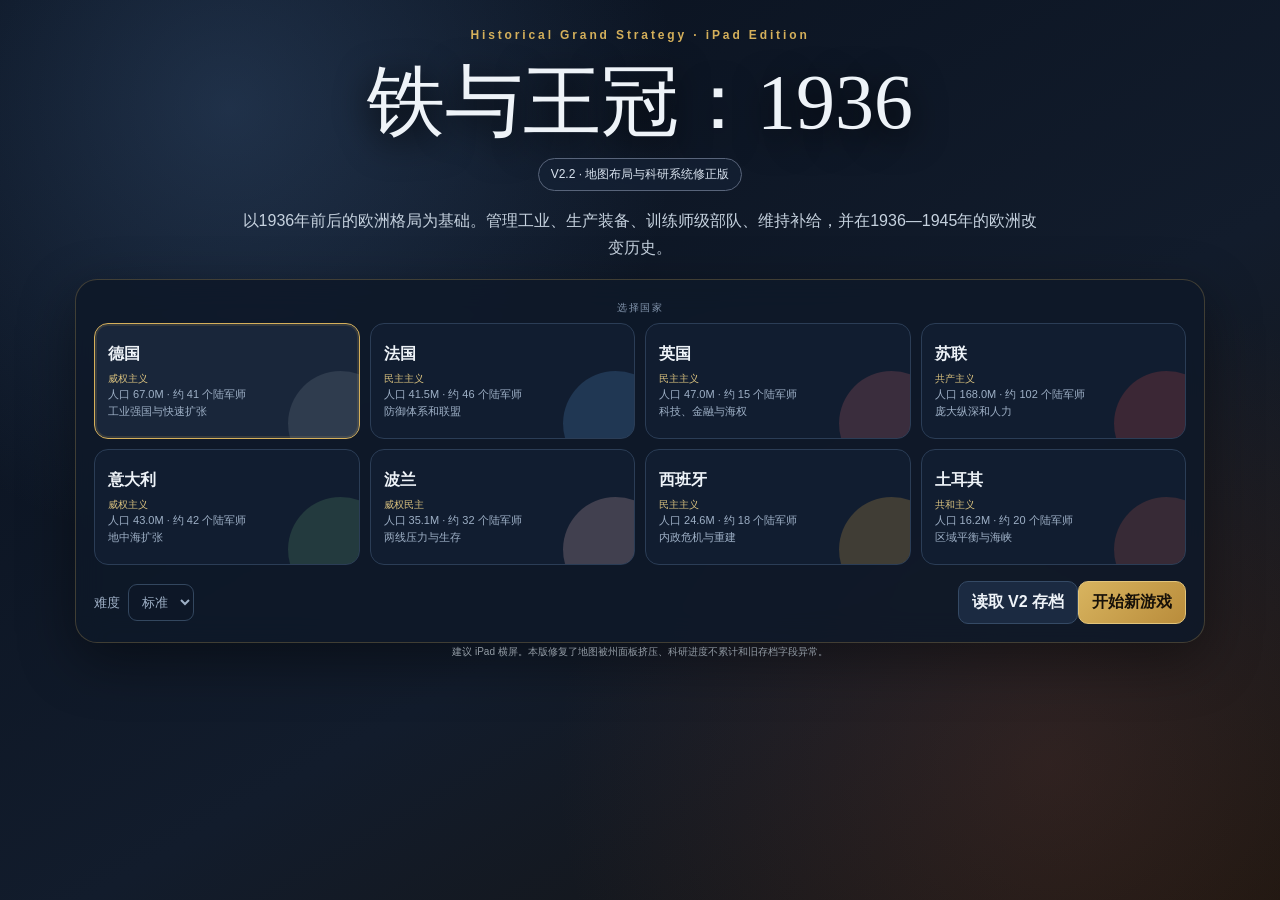
==== public/iron-crown-1936-v2/v22.html @ 87130ffa "Publish Iron Crown V2.2 fixed build" ====
<!doctype html>
<html lang="zh-CN">
<head>
<meta charset="utf-8">
<meta name="viewport" content="width=device-width,initial-scale=1,maximum-scale=1,user-scalable=no,viewport-fit=cover">
<meta name="apple-mobile-web-app-capable" content="yes">
<meta name="apple-mobile-web-app-status-bar-style" content="black-translucent">
<meta name="theme-color" content="#09111d">
<title>铁与王冠：1936 · V2.2</title>
<link rel="stylesheet" href="style-0.css?v=22">
<link rel="stylesheet" href="style-1.css?v=22">
<link rel="stylesheet" href="style-2.css?v=22">
</head>
<body>
<div id="loading" class="screen loading"><div class="loader"><div class="loadbar"><i></i></div><h1>铁与王冠：1936</h1><p>正在载入 V2.2 地图与国家数据……</p></div></div>
<section id="start" class="screen start hidden">
  <div class="hero">
    <div class="kicker">Historical Grand Strategy · iPad Edition</div>
    <h1>铁与王冠：1936</h1>
    <div class="v2badge">V2.2 · 地图布局与科研系统修正版</div>
    <p>以1936年前后的欧洲格局为基础。管理工业、生产装备、训练师级部队、维持补给，并在1936—1945年的欧洲改变历史。</p>
    <div class="startbox">
      <div class="section-title">选择国家</div>
      <div id="countryGrid" class="country-grid"></div>
      <div class="start-actions">
        <label class="field">难度<select id="difficulty"><option value="easy">新手</option><option value="normal" selected>标准</option><option value="hard">老兵</option></select></label>
        <div class="buttons"><button id="loadBtn" class="btn">读取 V2 存档</button><button id="startBtn" class="btn primary">开始新游戏</button></div>
      </div>
    </div>
    <p class="source-note">建议 iPad 横屏。本版修复了地图被州面板挤压、科研进度不累计和旧存档字段异常。</p>
  </div>
</section>
<section id="game" class="screen game hidden">
  <header class="topbar">
    <div class="brand"><div class="crest">♜</div><div><b>铁与王冠</b><small id="topNation">国家</small></div></div>
    <div class="stats">
      <div class="stat"><small>可用人力</small><b id="sManpower">0K</b></div><div class="stat"><small>民用工厂</small><b id="sCiv">0</b></div><div class="stat"><small>军用工厂</small><b id="sMil">0</b></div><div class="stat"><small>陆军师</small><b id="sDiv">0</b></div><div class="stat"><small>政治点数</small><b id="sPP">0</b></div><div class="stat"><small>燃料</small><b id="sFuel">0K</b></div>
    </div>
    <div class="turn"><div id="date" class="date">1936年1月<small>第 1 回合</small></div><button id="endTurn" class="endturn">推进一个月</button></div>
  </header>
  <main class="workspace">
    <aside class="side left">
      <div class="section-title">国家概览</div><div class="nation"><i id="nationDot" class="nation-dot"></i><div><b id="nationName">国家</b><span id="nationIdeology">政府</span></div></div>
      <div class="meters"><div><div class="meter-head"><span>稳定度</span><b id="stabText">0%</b></div><div class="meter-bar"><i id="stabBar"></i></div></div><div><div class="meter-head"><span>战争支持</span><b id="warText">0%</b></div><div class="meter-bar red"><i id="warBar"></i></div></div></div>
      <div id="overview" class="overview-grid"></div><div class="section-title spaced">法律与科研</div><div id="lawbox" class="lawbox"></div>
      <div class="quick"><button id="saveBtn" class="btn">保存游戏</button><button id="helpBtn" class="btn">玩法说明</button><button id="menuBtn" class="btn danger">返回主菜单</button></div>
    </aside>
    <section class="map-wrap">
      <svg id="map" viewBox="0 0 1200 800" aria-label="1930年代欧洲历史战略地图"><defs></defs><rect class="ocean" width="1200" height="800"></rect><path id="graticule" class="graticule"></path><g id="mapWorld"><g id="countryBase"></g><g id="states"></g><g id="historicBorders"></g><g id="labels"></g><g id="units"></g></g></svg>
      <div class="map-legend">1936欧洲格局 · 不规则战略州</div><div class="zoom-hint">双指缩放 · 单指拖动</div>
    </section>
    <aside id="right" class="side right"><div class="section-title">州与部队</div><div id="inspector"><div class="state-head"><h2>请选择州</h2><p>点击地图上的不规则区域查看详细数据。</p></div></div></aside>
  </main>
  <nav class="bottomnav"><button class="nav active" data-tab="map">战略地图</button><button class="nav" data-tab="production">军工生产</button><button class="nav" data-tab="construction">国家建设</button><button class="nav" data-tab="research">科技研究</button><button class="nav" data-tab="diplomacy">外交战争</button><button class="nav" data-tab="politics">政治法律</button><button class="nav" data-tab="log">历史日志</button></nav>
</section>
<div id="drawer" class="drawer hidden"></div><div id="modalBg" class="modal-bg hidden"><div id="modal" class="modal"></div></div><div id="toast" class="toast hidden"></div>
<script>
(async()=>{
 const files=['src/0.txt','src/1.txt','src/engine-fix.txt','src/compat-0.txt','src/compat-1.txt','src/ui-fix.txt'];
 const fail=msg=>{const box=document.querySelector('#loading .loader');if(box)box.innerHTML=`<h1>载入失败</h1><p>${msg}<br>请刷新页面重试。</p>`};
 window.addEventListener('error',e=>fail(e.message||'脚本运行错误'),{once:true});
 try{
  const parts=await Promise.all(files.map(async f=>{const r=await fetch(`${f}?v=22`,{cache:'no-store'});if(!r.ok)throw new Error(`${f} ${r.status}`);return r.text()}));
  const s=document.createElement('script');s.textContent=parts.join('\n');document.body.appendChild(s);
 }catch(e){fail(e.message)}
})();
</script>
</body>
</html>
---- public/iron-crown-1936-v2/style-0.css ----
:root{--bg:#08111d;--panel:#101b2c;--panel2:#15243a;--line:#2b3d56;--text:#eef3f8;--muted:#9eb0c6;--gold:#d5b05b;--red:#d2646a;--green:#68b48a;--shadow:0 18px 55px rgba(0,0,0,.42)}
*{box-sizing:border-box;-webkit-tap-highlight-color:transparent}html,body{margin:0;width:100%;height:100%;overflow:hidden;background:var(--bg);color:var(--text);font-family:-apple-system,BlinkMacSystemFont,"Segoe UI","PingFang SC","Microsoft YaHei",sans-serif}button,select,input{font:inherit;color:inherit}button{border:0;touch-action:manipulation}.hidden{display:none!important}.screen{position:fixed;inset:0}
#loading{z-index:999;background:#09131f;display:grid;place-items:center;text-align:center}.loader{width:min(480px,86vw)}.loader h1{font:38px Georgia,"Songti SC",serif;margin:0 0 12px}.loader p{color:var(--muted);line-height:1.7}.loadbar{height:7px;border:1px solid #34475f;border-radius:10px;overflow:hidden}.loadbar i{display:block;width:35%;height:100%;background:var(--gold);animation:load 1.6s ease-in-out infinite}@keyframes load{0%{transform:translateX(-100%)}100%{transform:translateX(330%)}}
#start{overflow:auto;background:radial-gradient(circle at 18% 12%,rgba(76,112,158,.32),transparent 34%),radial-gradient(circle at 82% 85%,rgba(132,70,54,.24),transparent 38%),linear-gradient(150deg,#08101d,#121c2c 58%,#17130e);padding:calc(28px + env(safe-area-inset-top)) 22px calc(28px + env(safe-area-inset-bottom))}.hero{max-width:1130px;margin:auto;text-align:center}.kicker{font-size:12px;letter-spacing:.24em;color:var(--gold);font-weight:800}.hero h1{font:clamp(42px,7vw,78px) Georgia,"Songti SC",serif;margin:8px 0 3px;text-shadow:0 8px 35px #000}.hero>p{max-width:800px;margin:0 auto 18px;color:#c6d2df;line-height:1.7}.v2badge{display:inline-flex;gap:8px;align-items:center;border:1px solid #58647a;background:rgba(21,33,53,.7);border-radius:99px;padding:7px 12px;margin-bottom:16px;color:#d9e3ef;font-size:12px}.startbox{background:rgba(14,24,40,.88);border:1px solid rgba(213,176,91,.25);border-radius:22px;padding:18px;box-shadow:var(--shadow);backdrop-filter:blur(15px)}.country-grid{display:grid;grid-template-columns:repeat(4,1fr);gap:10px}.country-card{position:relative;min-height:116px;text-align:left;padding:13px;border:1px solid #2b3d56;background:#111d30;border-radius:14px;overflow:hidden}.country-card:after{content:"";position:absolute;width:105px;height:105px;border-radius:50%;right:-34px;bottom:-38px;background:var(--c);opacity:.25}.country-card.active{border-color:var(--gold);box-shadow:0 0 0 2px rgba(213,176,91,.15) inset;background:#19263a}.country-card b{font-size:16px}.country-card span{display:block;color:var(--muted);font-size:11px;line-height:1.5;margin-top:5px;position:relative;z-index:1}.country-card em{font-style:normal;color:#d9c17e;font-size:10px}.start-actions{display:flex;justify-content:space-between;gap:12px;align-items:center;margin-top:16px;flex-wrap:wrap}.field{display:flex;align-items:center;gap:8px;color:var(--muted);font-size:13px}select,input[type=number]{background:#0d1727;border:1px solid #33475f;border-radius:9px;padding:9px}.btn{background:#1b2a41;border:1px solid #354a65;border-radius:10px;padding:10px 13px;font-weight:700}.btn.primary{background:linear-gradient(135deg,#d8b45f,#b98c3b);color:#171109;border-color:#e2c47a}.btn.danger{background:#5e2e34;border-color:#8c4850}.btn.good{background:#234f3d;border-color:#3f7d60}.btn:disabled{opacity:.36}.source-note{color:#778aa2;font-size:10px;line-height:1.5;margin:15px 0 0}
#game{display:grid;grid-template-rows:auto 1fr auto;height:100dvh}.topbar{display:grid;grid-template-columns:auto 1fr auto;gap:9px;align-items:center;background:rgba(8,16,28,.97);border-bottom:1px solid #26374e;padding:calc(7px + env(safe-area-inset-top)) 10px 7px;z-index:30}.brand{display:flex;align-items:center;gap:8px;min-width:145px}.crest{width:34px;height:34px;border:1px solid #425673;border-radius:9px;display:grid;place-items:center;color:var(--gold);background:#152238;font-weight:900}.brand b{display:block;font-size:13px}.brand small{display:block;color:var(--muted);font-size:10px}.stats{display:flex;gap:6px;overflow:auto;scrollbar-width:none}.stat{min-width:84px;background:#111d2f;border:1px solid #273950;border-radius:9px;padding:6px 8px;white-space:nowrap}.stat small{display:block;color:#8ea1b9;font-size:9px}.stat b{font-size:12px}.turn{display:flex;align-items:center;gap:7px}.date{text-align:right;font-size:12px;font-weight:800;white-space:nowrap}.date small{display:block;color:var(--muted);font-weight:500;font-size:9px}.endturn{padding:10px 12px;border-radius:10px;background:#315d47;border:1px solid #4c8366;font-weight:800;white-space:nowrap}
.workspace{display:grid;grid-template-columns:224px 1fr 300px;min-height:0}.side{background:rgba(14,24,40,.98);overflow:auto;padding:11px}.left{border-right:1px solid #26374e}.right{border-left:1px solid #26374e}.section-title{font-size:10px;text-transform:uppercase;letter-spacing:.15em;color:#8497af;margin:3px 0 8px}.nation{display:flex;gap:9px;align-items:center;border:1px solid #2c405b;border-radius:12px;padding:10px;background:#142239}.nation-dot{width:31px;height:31px;border-radius:50%;background:var(--c);box-shadow:0 0 0 4px rgba(255,255,255,.06)}.nation b{display:block;font-size:13px}.nation span{font-size:10px;color:var(--muted)}.meters{display:grid;gap:8px;margin:10px 0}.meter-head{display:flex;justify-content:space-between;font-size:10px;color:#bdcad8}.meter-bar{height:6px;background:#08111e;border:1px solid #24354d;border-radius:8px;overflow:hidden}.meter-bar i{display:block;height:100%;background:#668fc7}.meter-bar.red i{background:#c76369}.overview-grid{display:grid;grid-template-columns:1fr 1fr;gap:6px}.mini{background:#111d30;border:1px solid #263950;border-radius:9px;padding:7px}.mini small{display:block;color:#879ab2;font-size:9px}.mini b{font-size:12px}.lawbox{margin-top:9px;background:#121f33;border:1px solid #2b405a;border-radius:10px;padding:9px;font-size:10px;line-height:1.55;color:#b7c5d5}.quick{display:grid;gap:6px;margin-top:10px}.quick .btn{font-size:11px;padding:8px}
---- public/iron-crown-1936-v2/style-1.css ----
.map-wrap{position:relative;min-width:0;min-height:0;overflow:hidden;background:radial-gradient(circle at 50% 44%,#26455d 0,#10263a 53%,#07141f 100%)}#map{width:100%;height:100%;display:block;touch-action:none}.ocean{fill:#0d2a40}.graticule{fill:none;stroke:#8eb2c8;stroke-opacity:.06;stroke-width:.7}.country-base{fill:#25394d;stroke:#8fa3b7;stroke-opacity:.35;stroke-width:.7}.state{stroke:#0a1420;stroke-width:1.15;vector-effect:non-scaling-stroke;cursor:pointer;transition:filter .12s,opacity .12s}.state:hover{filter:brightness(1.14)}.state.selected{stroke:#f1d27f;stroke-width:3}.state.target-friendly{stroke:#75d09d;stroke-width:3;stroke-dasharray:5 3}.state.target-hostile{stroke:#ee747b;stroke-width:3;stroke-dasharray:5 3}.historic-border{fill:none;stroke:#d4dce4;stroke-opacity:.72;stroke-width:2.2;vector-effect:non-scaling-stroke;pointer-events:none}.state-label{font-size:9px;fill:#f1f5f9;text-anchor:middle;font-weight:700;paint-order:stroke;stroke:#07101b;stroke-width:2.8px;stroke-linejoin:round;pointer-events:none}.unit-counter{pointer-events:none}.unit-counter rect{fill:#111d2c;stroke:#e6d18b;stroke-width:1}.unit-counter text{fill:#fff;font-size:8px;text-anchor:middle;font-weight:900}.capital{fill:#f4d171;stroke:#111;stroke-width:.8;pointer-events:none}.map-legend{position:absolute;left:9px;bottom:9px;background:rgba(7,14,24,.84);border:1px solid #31465f;border-radius:9px;padding:7px 9px;color:#9fb0c5;font-size:9px;backdrop-filter:blur(8px)}.zoom-hint{position:absolute;right:9px;bottom:9px;background:rgba(7,14,24,.82);border:1px solid #31465f;border-radius:9px;padding:7px 9px;color:#9fb0c5;font-size:9px}
.state-head{background:#142239;border:1px solid #2d425e;border-radius:13px;padding:11px}.state-head h2{margin:0;font:20px Georgia,"Songti SC",serif}.state-head p{font-size:10px;color:var(--muted);margin:4px 0 0}.state-stats{display:grid;grid-template-columns:repeat(3,1fr);gap:6px;margin-top:9px}.state-stats div{background:#0d1828;border:1px solid #24374e;border-radius:8px;padding:6px}.state-stats small{display:block;color:#8397ae;font-size:8px}.state-stats b{font-size:11px}.supply.good{color:#85d5a8}.supply.warn{color:#e0bb6c}.supply.bad{color:#ed7c83}.build-progress{height:6px;border-radius:6px;background:#08111d;overflow:hidden;margin-top:5px}.build-progress i{display:block;height:100%;background:var(--gold)}.division-list{display:grid;gap:5px;margin-top:7px}.division{border:1px solid #2a3d56;background:#111e31;border-radius:9px;padding:7px}.division-top{display:flex;justify-content:space-between;font-size:10px}.division-bars{display:grid;grid-template-columns:1fr 1fr;gap:5px;margin-top:5px}.tinybar{height:4px;background:#07111c;border-radius:5px;overflow:hidden}.tinybar i{height:100%;display:block;background:#66b989}.tinybar.org i{background:#6c96d0}.actions{display:grid;grid-template-columns:1fr 1fr;gap:6px;margin-top:9px}.action{border:1px solid #334a65;background:#1a2940;border-radius:9px;padding:8px 5px;font-size:10px}.action strong{display:block}.action small{display:block;color:#94a7bd;font-size:8px;margin-top:2px}.order-box{margin-top:8px;padding:8px;border:1px solid #665130;background:#342a1a;border-radius:9px;color:#e9d3a2;font-size:9px;line-height:1.5}.order-count{display:flex;align-items:center;gap:6px;margin-top:7px}.order-count input{width:65px;padding:6px}.neighbors{display:flex;gap:4px;flex-wrap:wrap;margin-top:7px}.neighbor{font-size:8px;padding:5px 6px;background:#17263b;border:1px solid #30465f;border-radius:7px}
.bottomnav{display:grid;grid-template-columns:repeat(7,1fr);gap:5px;padding:7px 7px calc(7px + env(safe-area-inset-bottom));background:#08111d;border-top:1px solid #26374e;z-index:40}.nav{background:#111e30;border:1px solid #263950;border-radius:9px;padding:8px 3px;color:#a3b2c5;font-size:9px}.nav.active{color:#f0d181;border-color:#b28d41;background:#1d2734}
.drawer{position:fixed;left:9%;right:9%;bottom:calc(60px + env(safe-area-inset-bottom));max-height:76vh;overflow:auto;background:#101c2e;border:1px solid #38506c;border-radius:17px;box-shadow:var(--shadow);padding:14px;z-index:70}.drawer-head{display:flex;justify-content:space-between;align-items:center;margin-bottom:10px}.drawer-head h3{margin:0;font-size:17px}.close{width:32px;height:32px;background:#203049;border:1px solid #405672;border-radius:9px}.cards{display:grid;grid-template-columns:repeat(3,1fr);gap:8px}.card{background:#142239;border:1px solid #2b405b;border-radius:11px;padding:10px}.card h4{margin:0 0 5px;font-size:12px}.card p{color:var(--muted);font-size:9px;line-height:1.5;margin:0 0 7px}.row{display:flex;justify-content:space-between;gap:8px;font-size:9px;padding:3px 0}.production-row{display:grid;grid-template-columns:1.2fr 1fr auto;gap:8px;align-items:center;border-bottom:1px solid #263950;padding:9px 0}.prod-name b{font-size:11px}.prod-name small{display:block;color:var(--muted);font-size:8px}.allocator{display:flex;align-items:center;gap:5px}.allocator button{width:28px;height:28px;background:#203149;border:1px solid #3a506a;border-radius:8px}.allocator b{min-width:25px;text-align:center}.stock{font-size:10px;text-align:right}.queue-row,.diplo-row,.log-row{border-bottom:1px solid #263950;padding:8px 0}.diplo-row{display:grid;grid-template-columns:32px 1fr auto;gap:8px;align-items:center}.diplo-dot{width:28px;height:28px;border-radius:50%}.diplo-name{font-size:11px;font-weight:800}.diplo-meta{font-size:8px;color:var(--muted)}.diplo-actions{display:flex;gap:4px;flex-wrap:wrap;justify-content:flex-end}.tiny{font-size:8px;padding:6px 7px;border-radius:7px}.log-row{font-size:10px;line-height:1.5}.log-row time{color:#d8ba6f;font-weight:800;margin-right:7px}.log-row.good{color:#89d1a8}.log-row.bad{color:#ed9298}.decision{display:grid;grid-template-columns:1fr auto;gap:9px;align-items:center;padding:9px;border:1px solid #2c415b;border-radius:10px;background:#142238;margin-bottom:7px}.decision b{font-size:11px}.decision span{display:block;font-size:8px;color:var(--muted);margin-top:3px}
.modal-bg{position:fixed;inset:0;background:rgba(0,0,0,.7);display:grid;place-items:center;padding:18px;z-index:100;backdrop-filter:blur(5px)}.modal{width:min(580px,96vw);max-height:88vh;overflow:auto;background:#121f32;border:1px solid #4a607b;border-radius:18px;padding:18px;box-shadow:0 25px 80px rgba(0,0,0,.6)}.modal h2{font:26px Georgia,"Songti SC",serif;margin:0 0 7px}.modal p{color:#b9c6d5;font-size:12px;line-height:1.65}.choices{display:grid;gap:7px;margin-top:12px}.choice{background:#1a2a42;border:1px solid #38506c;border-radius:10px;text-align:left;padding:10px}.choice b{display:block;font-size:11px}.choice span{display:block;color:#9eb0c6;font-size:9px;margin-top:3px}.toast{position:fixed;top:76px;left:50%;transform:translateX(-50%);z-index:150;background:#1a2b42;border:1px solid #48627d;border-radius:10px;padding:9px 12px;box-shadow:var(--shadow);font-size:10px}.toast.good{background:#18372a;border-color:#478264}.toast.bad{background:#402329;border-color:#96505a}
@media(max-width:1100px){.workspace{grid-template-columns:0 1fr 284px}.left{display:none}.brand{min-width:40px}.brand div:last-child{display:none}.country-grid{grid-template-columns:repeat(2,1fr)}}
---- public/iron-crown-1936-v2/style-2.css ----
/* V2.2 responsive layout: keep the strategic map visible on every iPad width. */
@media(max-width:1100px) and (min-width:761px){
  .workspace{grid-template-columns:minmax(0,1fr) 300px;grid-template-rows:minmax(0,1fr)}
  .left{display:none}
  .map-wrap{grid-column:1;grid-row:1;min-width:0;min-height:0}
  .right{grid-column:2;grid-row:1;min-width:0}
  .brand{min-width:40px}
  .brand div:last-child{display:none}
  .country-grid{grid-template-columns:repeat(2,1fr)}
}
@media(max-width:760px){
  .topbar{grid-template-columns:auto 1fr}
  .stats{grid-column:1/3;grid-row:2}
  .turn{grid-column:2;grid-row:1;justify-content:flex-end}
  .workspace{grid-template-columns:minmax(0,1fr);grid-template-rows:minmax(0,1fr)}
  .left{display:none}
  .map-wrap{grid-column:1;grid-row:1;min-width:0;min-height:0}
  .right{position:fixed;left:7px;right:7px;bottom:calc(58px + env(safe-area-inset-bottom));max-height:48vh;border:1px solid #38506c;border-radius:15px;z-index:60;transform:translateY(calc(100% + 80px));transition:.2s;box-shadow:var(--shadow)}
  .right.open{transform:translateY(0)}
  .drawer{left:7px;right:7px;bottom:calc(58px + env(safe-area-inset-bottom));max-height:76vh}
  .cards{grid-template-columns:1fr}
  .bottomnav{gap:3px}
  .nav{font-size:8px;padding:7px 2px}
  .map-legend{display:none}
  .country-grid{grid-template-columns:1fr 1fr}
  .startbox{padding:12px}
}
.research-cards{align-items:stretch}
.research-card{display:flex;flex-direction:column;min-height:178px}
.research-card>p{flex:1}
.research-card.research-active{border-color:#b9964e;box-shadow:0 0 0 1px rgba(213,176,91,.22) inset}
.research-title{display:flex;align-items:center;justify-content:space-between;gap:8px}
.research-title h4{margin:0}
.research-title span{font-size:9px;color:#e4c978;background:#2b2a24;border:1px solid #655631;border-radius:999px;padding:3px 6px;white-space:nowrap}
.research-progress{height:9px;margin-top:7px;border:1px solid #30445c;background:#07111c}
.research-progress i{display:block;min-width:0;max-width:100%;background:linear-gradient(90deg,#b18a3e,#e2c46f);transition:width .25s ease}
.research-eta{margin-top:5px;color:#9eb0c6}
@media(max-width:480px){
  .country-grid{grid-template-columns:1fr}
  .country-card{min-height:92px}
  .start-actions>.btn{width:100%}
  .field{width:100%;justify-content:space-between}
}
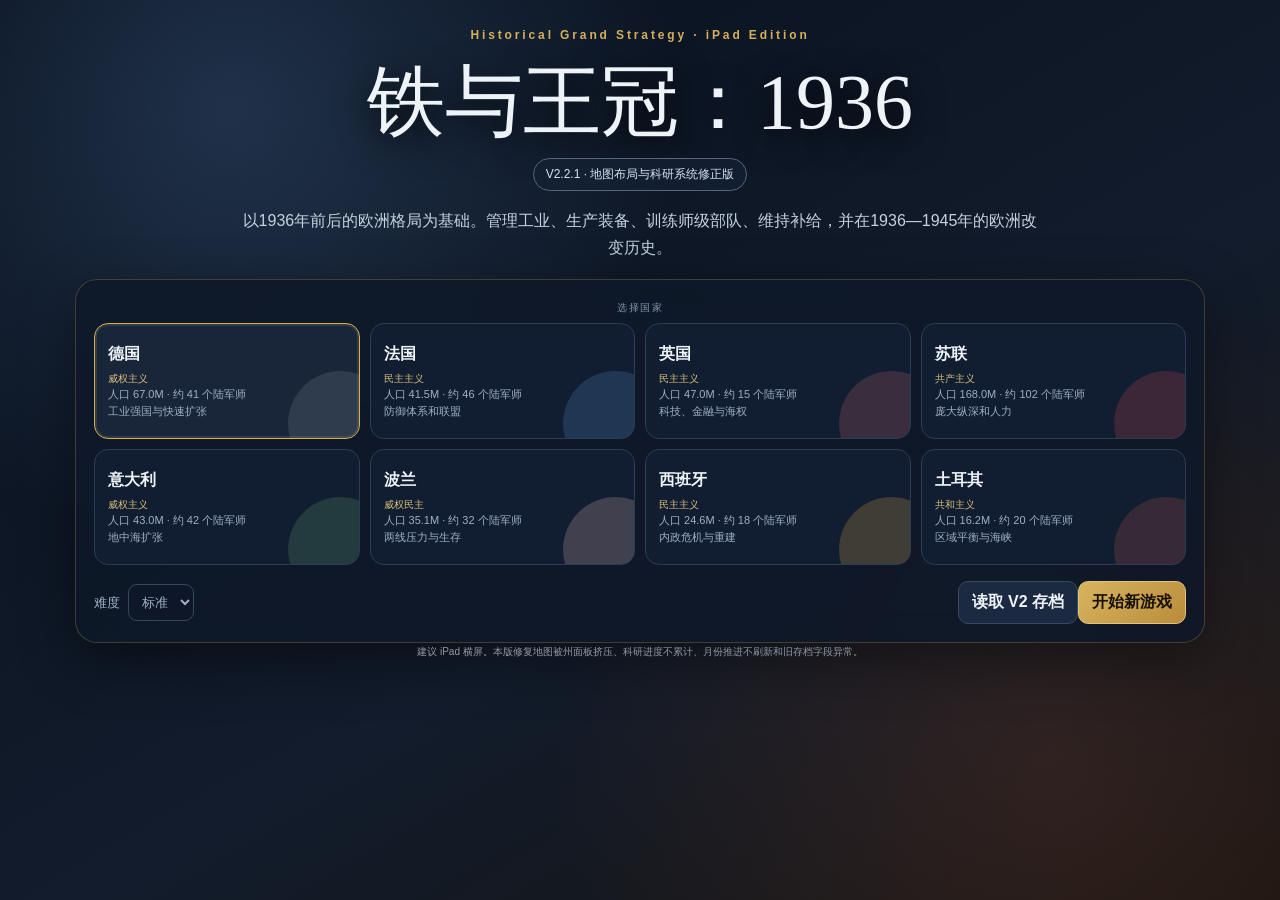
==== commit 43f0f6e1: "Finalize Iron Crown V2.2.1 fixes" ====
--- a/public/iron-crown-1936-v2/v22.html
+++ b/public/iron-crown-1936-v2/v22.html
@@ -6,18 +6,18 @@
 <meta name="apple-mobile-web-app-capable" content="yes">
 <meta name="apple-mobile-web-app-status-bar-style" content="black-translucent">
 <meta name="theme-color" content="#09111d">
-<title>铁与王冠：1936 · V2.2</title>
-<link rel="stylesheet" href="style-0.css?v=22">
-<link rel="stylesheet" href="style-1.css?v=22">
-<link rel="stylesheet" href="style-2.css?v=22">
+<title>铁与王冠：1936 · V2.2.1</title>
+<link rel="stylesheet" href="style-0.css?v=221">
+<link rel="stylesheet" href="style-1.css?v=221">
+<link rel="stylesheet" href="style-2.css?v=221">
 </head>
 <body>
-<div id="loading" class="screen loading"><div class="loader"><div class="loadbar"><i></i></div><h1>铁与王冠：1936</h1><p>正在载入 V2.2 地图与国家数据……</p></div></div>
+<div id="loading" class="screen loading"><div class="loader"><div class="loadbar"><i></i></div><h1>铁与王冠：1936</h1><p>正在载入 V2.2.1 地图与国家数据……</p></div></div>
 <section id="start" class="screen start hidden">
   <div class="hero">
     <div class="kicker">Historical Grand Strategy · iPad Edition</div>
     <h1>铁与王冠：1936</h1>
-    <div class="v2badge">V2.2 · 地图布局与科研系统修正版</div>
+    <div class="v2badge">V2.2.1 · 地图布局与科研系统修正版</div>
     <p>以1936年前后的欧洲格局为基础。管理工业、生产装备、训练师级部队、维持补给，并在1936—1945年的欧洲改变历史。</p>
     <div class="startbox">
       <div class="section-title">选择国家</div>
@@ -27,7 +27,7 @@
         <div class="buttons"><button id="loadBtn" class="btn">读取 V2 存档</button><button id="startBtn" class="btn primary">开始新游戏</button></div>
       </div>
     </div>
-    <p class="source-note">建议 iPad 横屏。本版修复了地图被州面板挤压、科研进度不累计和旧存档字段异常。</p>
+    <p class="source-note">建议 iPad 横屏。本版修复地图被州面板挤压、科研进度不累计、月份推进不刷新和旧存档字段异常。</p>
   </div>
 </section>
 <section id="game" class="screen game hidden">
@@ -60,7 +60,7 @@
  const fail=msg=>{const box=document.querySelector('#loading .loader');if(box)box.innerHTML=`<h1>载入失败</h1><p>${msg}<br>请刷新页面重试。</p>`};
  window.addEventListener('error',e=>fail(e.message||'脚本运行错误'),{once:true});
  try{
-  const parts=await Promise.all(files.map(async f=>{const r=await fetch(`${f}?v=22`,{cache:'no-store'});if(!r.ok)throw new Error(`${f} ${r.status}`);return r.text()}));
+  const parts=await Promise.all(files.map(async f=>{const r=await fetch(`${f}?v=221`,{cache:'no-store'});if(!r.ok)throw new Error(`${f} ${r.status}`);return r.text()}));
   const s=document.createElement('script');s.textContent=parts.join('\n');document.body.appendChild(s);
  }catch(e){fail(e.message)}
 })();
